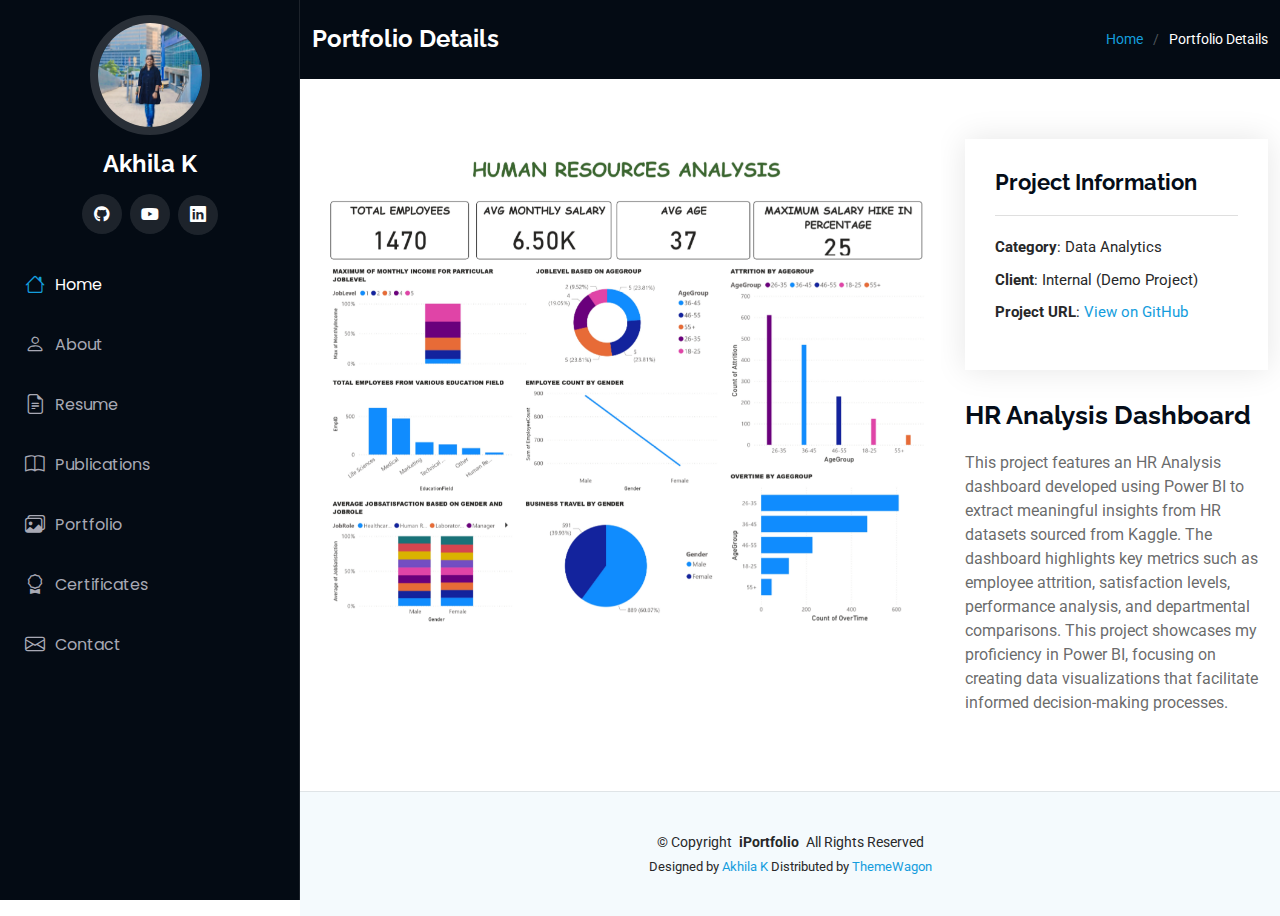
==== portfolio-details.html @ be02a545 "initial commit" ====
<!DOCTYPE html>
<html lang="en">

<head>
  <meta charset="utf-8">
  <meta content="width=device-width, initial-scale=1.0" name="viewport">
  <title>Portfolio Details </title>
  <meta content="" name="description">
  <meta content="" name="keywords">

  <!-- Favicons -->
  <!-- <link href="assets/img/favicon.png" rel="icon"> -->
  <!-- <link href="assets/img/apple-touch-icon.png" rel="apple-touch-icon"> -->

  <!-- Fonts -->
  <link href="https://fonts.googleapis.com" rel="preconnect">
  <link href="https://fonts.gstatic.com" rel="preconnect" crossorigin>
  <link href="https://fonts.googleapis.com/css2?family=Roboto:ital,wght@0,100;0,300;0,400;0,500;0,700;0,900;1,100;1,300;1,400;1,500;1,700;1,900&family=Poppins:ital,wght@0,100;0,200;0,300;0,400;0,500;0,600;0,700;0,800;0,900;1,100;1,200;1,300;1,400;1,500;1,600;1,700;1,800;1,900&family=Raleway:ital,wght@0,100;0,200;0,300;0,400;0,500;0,600;0,700;0,800;0,900;1,100;1,200;1,300;1,400;1,500;1,600;1,700;1,800;1,900&display=swap" rel="stylesheet">

  <!-- Vendor CSS Files -->
  <link href="assets/vendor/bootstrap/css/bootstrap.min.css" rel="stylesheet">
  <link href="assets/vendor/bootstrap-icons/bootstrap-icons.css" rel="stylesheet">
  <link href="assets/vendor/aos/aos.css" rel="stylesheet">
  <link href="assets/vendor/glightbox/css/glightbox.min.css" rel="stylesheet">
  <link href="assets/vendor/swiper/swiper-bundle.min.css" rel="stylesheet">

  <!-- Main CSS File -->
  <link href="assets/css/main.css" rel="stylesheet">

  <!-- AOS Stylesheet -->
<link href="https://cdn.jsdelivr.net/npm/aos@2.3.4/dist/aos.css" rel="stylesheet">

<!-- Your custom stylesheet (optional) -->
<link rel="stylesheet" href="styles.css">


  <!-- =======================================================
  * Template Name: iPortfolio
  * Template URL: https://bootstrapmade.com/iportfolio-bootstrap-portfolio-websites-template/
  * Updated: Jun 29 2024 with Bootstrap v5.3.3
  * Author: BootstrapMade.com
  * License: https://bootstrapmade.com/license/
  ======================================================== -->
  <link href="https://cdnjs.cloudflare.com/ajax/libs/font-awesome/6.0.0-beta3/css/all.min.css" rel="stylesheet">
  <link href="https://cdnjs.cloudflare.com/ajax/libs/font-awesome/6.0.0-beta3/css/all.min.css" rel="stylesheet">

</head>

<body class="portfolio-details-page">


  <header id="header" class="header dark-background d-flex flex-column">
    <i class="header-toggle d-xl-none bi bi-list"></i>

    <div class="profile-img">
      <img src="assets/img/my-profile-img.jpg" alt="" class="img-fluid rounded-circle">
    </div>

    <a href="index.html" class="logo d-flex align-items-center justify-content-center">
      <!-- Uncomment the line below if you also wish to use an image logo -->
      <!-- <img src="assets/img/logo.png" alt=""> -->
      <h1 class="sitename">Akhila K</h1>
    </a>

    <div class="social-links text-center">
      <!-- <a href="#" class="twitter"><i class="bi bi-twitter-x"></i></a> -->
      <!-- <a href="#" class="facebook"><i class="bi bi-facebook"></i></a> -->
      <!-- <a href="#" class="instagram"><i class="bi bi-instagram"></i></a> -->
      <!-- <a href="#" class="google-plus"><i class="bi bi-skype"></i></a> -->
      <a href="https://github.com/Akhilajan27" class="github" target="_blank" aria-label="GitHub">
        <i class="fab fa-github"></i>
      </a>
      <a href="https://www.youtube.com/@LearnWithMe-jw1bt" target="_blank" class="youtube" aria-label="YouTube">
        <i class="fa-brands fa-youtube"></i>
      </a>
      <a href="https://www.linkedin.com/in/akhila-k-tech/" class="linkedin"><i class="bi bi-linkedin"></i></a>
    </div>

    <nav id="navmenu" class="navmenu">
      <ul>
        <li><a href="/index.html#hero" class="active"><i class="bi bi-house navicon"></i>Home</a></li>
        <li><a href="/index.html#about"><i class="bi bi-person navicon"></i> About</a></li>
        <li><a href="/index.html#resume"><i class="bi bi-file-earmark-text navicon"></i> Resume</a></li>
        <li><a href="/index.html#publications"><i class="bi bi-book navicon"></i>Publications</a></li>
        <li><a href="/index.html#portfolio"><i class="bi bi-images navicon"></i> Portfolio</a></li>
        <li><a href="/index.html#certificates"><i class="bi bi-award navicon"></i> Certificates</a></li>
        <!-- <li><a href="#services"><i class="bi bi-hdd-stack navicon"></i> Services</a></li> -->
        <!-- <li class="dropdown"><a href="#"><i class="bi bi-menu-button navicon"></i> <span>Dropdown</span> <i class="bi bi-chevron-down toggle-dropdown"></i></a> 
          <ul>
            <li><a href="#">Dropdown 1</a></li>
            <li class="dropdown"><a href="#"><span>Deep Dropdown</span> <i class="bi bi-chevron-down toggle-dropdown"></i></a>
              <ul>
                <li><a href="#">Deep Dropdown 1</a></li>
                <li><a href="#">Deep Dropdown 2</a></li>
                <li><a href="#">Deep Dropdown 3</a></li>
                <li><a href="#">Deep Dropdown 4</a></li>
                <li><a href="#">Deep Dropdown 5</a></li>
              </ul>
            </li>
            <li><a href="#">Dropdown 2</a></li>
            <li><a href="#">Dropdown 3</a></li>
            <li><a href="#">Dropdown 4</a></li>
          </ul>
        </li>-->
        <li><a href="#contact"><i class="bi bi-envelope navicon"></i> Contact</a></li>
      </ul>
    </nav>

  </header>

  <main class="main">

    <!-- Page Title -->
    <div class="page-title dark-background">
      <div class="container d-lg-flex justify-content-between align-items-center">
        <h1 class="mb-2 mb-lg-0">Portfolio Details</h1>
        <nav class="breadcrumbs">
          <ol>
            <li><a href="index.html">Home</a></li>
            <li class="current">Portfolio Details</li>
          </ol>
        </nav>
      </div>
    </div><!-- End Page Title -->

    <!-- Portfolio Details Section -->
<section id="portfolio-details" class="portfolio-details section">

  <div class="container" data-aos="fade-up" data-aos-delay="100">

    <div class="row gy-4">

      <div class="col-lg-8">
        <div class="portfolio-details-slider swiper init-swiper">

          <!-- Swiper Config -->
          <script type="application/json" class="swiper-config">
            {
              "loop": true,
              "speed": 600,
              "autoplay": {
                "delay": 5000
              },
              "slidesPerView": "auto",
              "pagination": {
                "el": ".swiper-pagination",
                "type": "bullets",
                "clickable": true
              }
            }
          </script>

          <div class="swiper-wrapper align-items-center">
            <div class="swiper-slide">
              <img src="assets/img/portfolio/HR_ANALYSIS.jpg" alt="HR Analysis Dashboard">
            </div>
            <!-- Uncomment these if you have more images -->
            <!-- <div class="swiper-slide">
              <img src="assets/img/portfolio/product-1.jpg" alt="Product Image">
            </div> -->
            <!-- <div class="swiper-slide">
              <img src="assets/img/portfolio/branding-1.jpg" alt="Branding">
            </div> -->
            <!-- <div class="swiper-slide">
              <img src="assets/img/portfolio/books-1.jpg" alt="Books">
            </div> -->
          </div>

          <!-- Swiper Pagination -->
          <div class="swiper-pagination"></div>
        </div>
      </div>

      <!-- Portfolio Information -->
      <div class="col-lg-4">
        <div class="portfolio-info" data-aos="fade-up" data-aos-delay="200">
          <h3>Project Information</h3>
          <ul>
            <li><strong>Category</strong>: Data Analytics</li>
            <li><strong>Client</strong>: Internal (Demo Project)</li>
            <!-- <li><strong>Project Date</strong>: 15 August, 2024</li> -->
            <li><strong>Project URL</strong>: 
              <a href="https://github.com/Akhilajan27/PowerBi" target="_blank">View on GitHub</a>
            </li>
          </ul>
        </div>
        
        <!-- Portfolio Description -->
        <div class="portfolio-description" data-aos="fade-up" data-aos-delay="300">
          <h2>HR Analysis Dashboard</h2>
          <p>
            This project features an HR Analysis dashboard developed using Power BI to extract meaningful insights from HR datasets sourced from Kaggle. The dashboard highlights key metrics such as employee attrition, satisfaction levels, performance analysis, and departmental comparisons. This project showcases my proficiency in Power BI, focusing on creating data visualizations that facilitate informed decision-making processes.
          </p>
        </div>
      </div>

    </div>
  </div>

</section><!-- /Portfolio Details Section -->

<!-- Include Swiper JS and CSS -->
<link rel="stylesheet" href="https://unpkg.com/swiper/swiper-bundle.min.css">
<script src="https://unpkg.com/swiper/swiper-bundle.min.js"></script>

<script>
  // Initialize Swiper on page load
  document.addEventListener('DOMContentLoaded', function () {
    const swiperConfig = document.querySelector('.swiper-config');
    const swiperOptions = JSON.parse(swiperConfig.innerText);
    new Swiper('.swiper.init-swiper', swiperOptions);
  });
</script>


  </main>

  <footer id="footer" class="footer position-relative light-background">

    <div class="container">
      <div class="copyright text-center ">
        <p>© <span>Copyright</span> <strong class="px-1 sitename">iPortfolio</strong> <span>All Rights Reserved</span></p>
      </div>
      <div class="credits">
        <!-- All the links in the footer should remain intact. -->
        <!-- You can delete the links only if you've purchased the pro version. -->
        <!-- Licensing information: https://bootstrapmade.com/license/ -->
        <!-- Purchase the pro version with working PHP/AJAX contact form: [buy-url] -->
        Designed by <a href="">Akhila K</a> Distributed by <a href="">ThemeWagon</a>
      </div>
    </div>

  </footer>

  <!-- Scroll Top -->
  <a href="#" id="scroll-top" class="scroll-top d-flex align-items-center justify-content-center"><i class="bi bi-arrow-up-short"></i></a>

  <!-- Preloader -->
  <div id="preloader"></div>

  <!-- Vendor JS Files -->
  <script src="assets/vendor/bootstrap/js/bootstrap.bundle.min.js"></script>
  <script src="assets/vendor/php-email-form/validate.js"></script>
  <script src="assets/vendor/aos/aos.js"></script>
  <script src="assets/vendor/typed.js/typed.umd.js"></script>
  <script src="assets/vendor/purecounter/purecounter_vanilla.js"></script>
  <script src="assets/vendor/waypoints/noframework.waypoints.js"></script>
  <script src="assets/vendor/glightbox/js/glightbox.min.js"></script>
  <script src="assets/vendor/imagesloaded/imagesloaded.pkgd.min.js"></script>
  <script src="assets/vendor/isotope-layout/isotope.pkgd.min.js"></script>
  <script src="assets/vendor/swiper/swiper-bundle.min.js"></script>

  <!-- Main JS File -->
  <script src="assets/js/main.js"></script>

  <!-- AOS JavaScript -->
<script src="https://cdn.jsdelivr.net/npm/aos@2.3.4/dist/aos.js"></script>
<script>
    AOS.init();  // Initialize AOS for animations
</script>


</body>

</html>
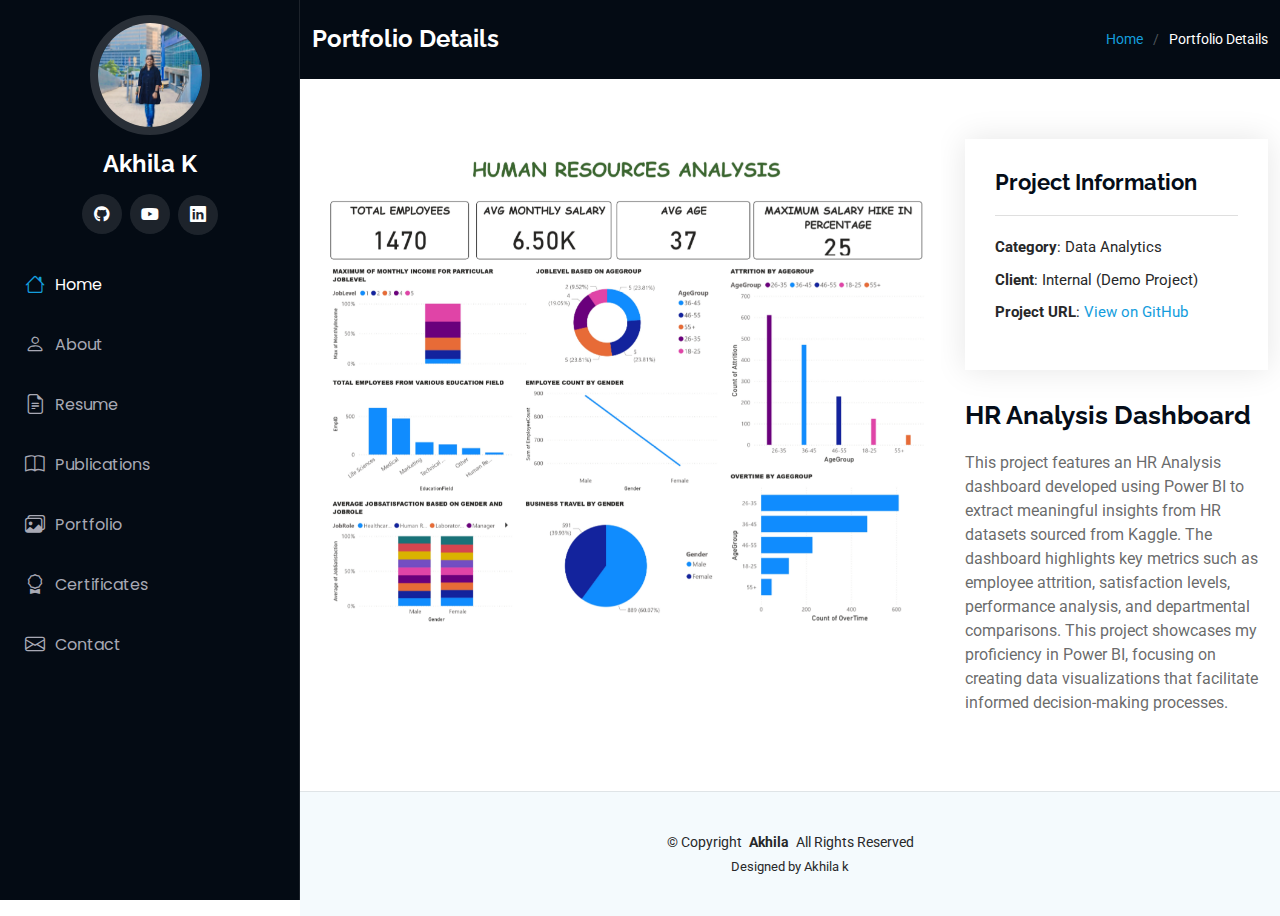
==== commit 91965c3a: "deleted readme file" ====
--- a/portfolio-details.html
+++ b/portfolio-details.html
@@ -219,14 +219,14 @@
 
     <div class="container">
       <div class="copyright text-center ">
-        <p>© <span>Copyright</span> <strong class="px-1 sitename">iPortfolio</strong> <span>All Rights Reserved</span></p>
+        <p>© <span>Copyright</span> <strong class="px-1 sitename">Akhila</strong> <span>All Rights Reserved</span></p>
       </div>
       <div class="credits">
         <!-- All the links in the footer should remain intact. -->
         <!-- You can delete the links only if you've purchased the pro version. -->
         <!-- Licensing information: https://bootstrapmade.com/license/ -->
         <!-- Purchase the pro version with working PHP/AJAX contact form: [buy-url] -->
-        Designed by <a href="">Akhila K</a> Distributed by <a href="">ThemeWagon</a>
+        Designed by Akhila k
       </div>
     </div>
 
